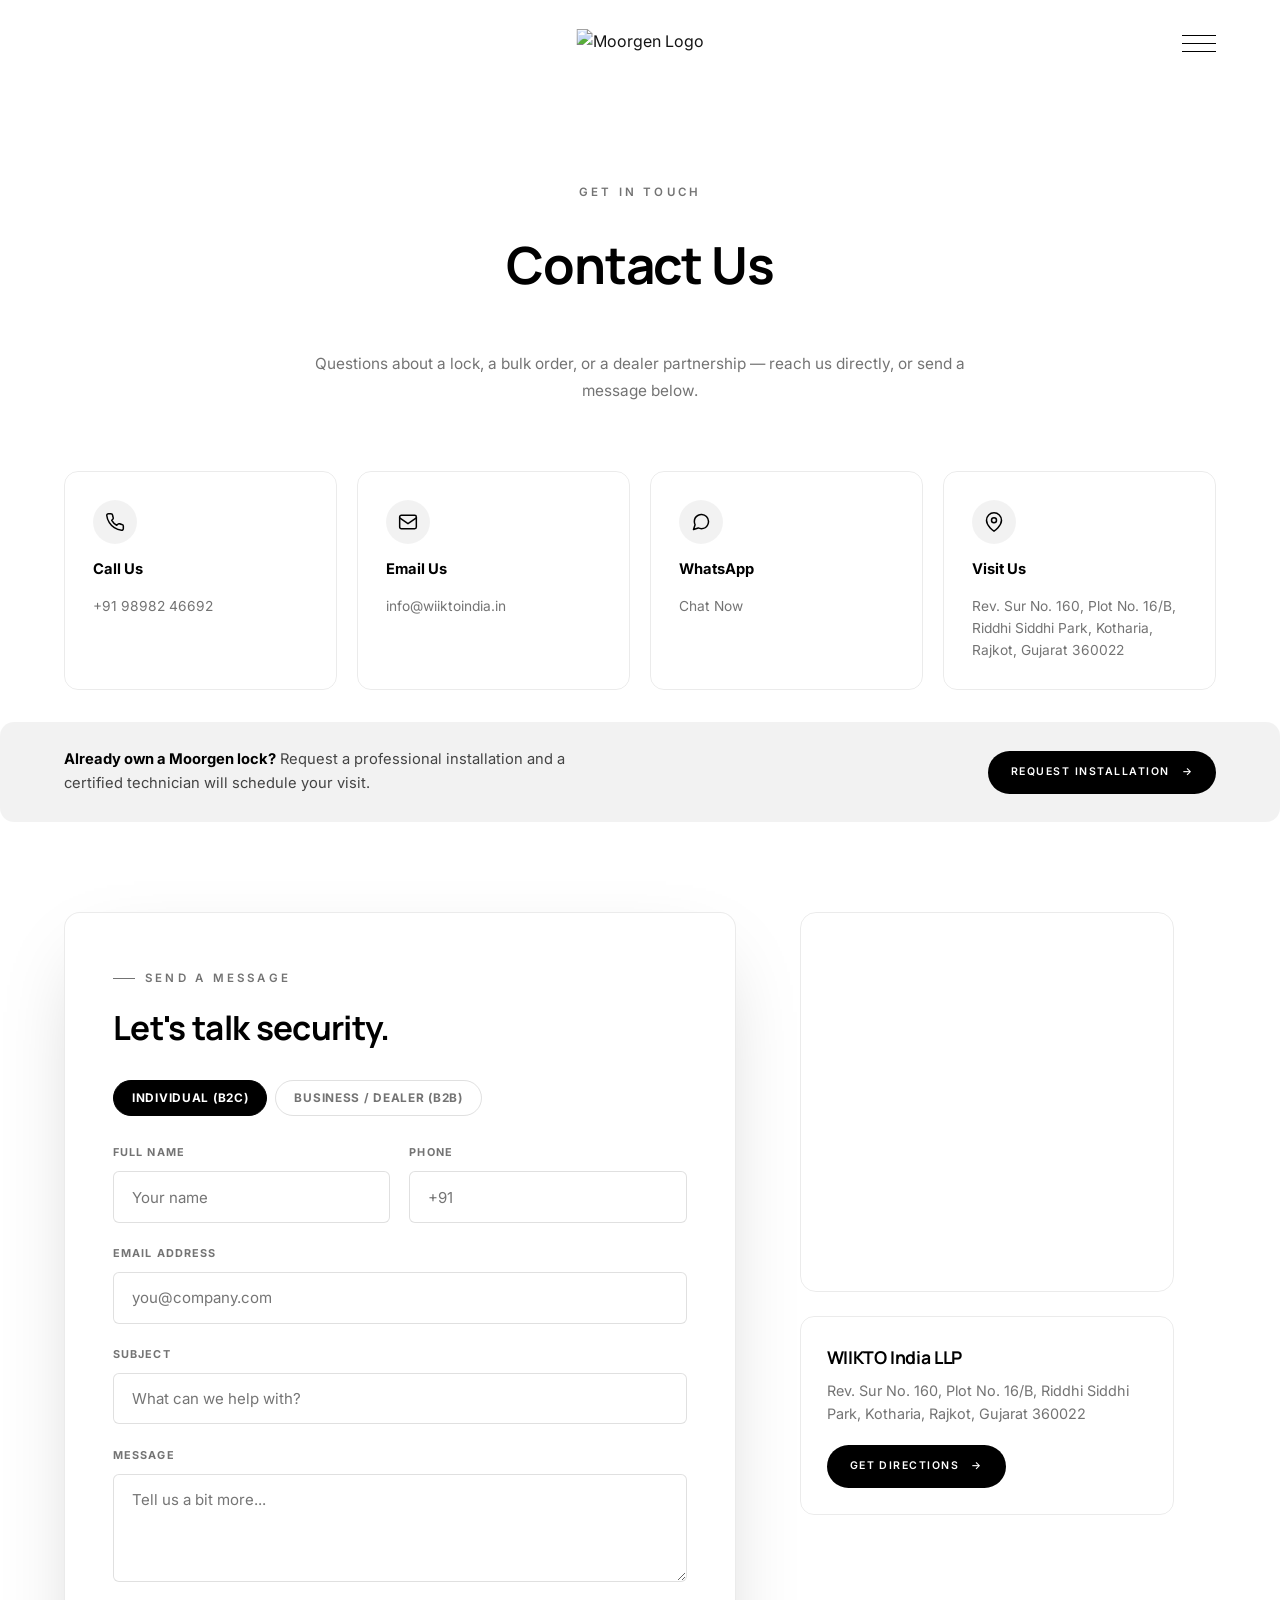
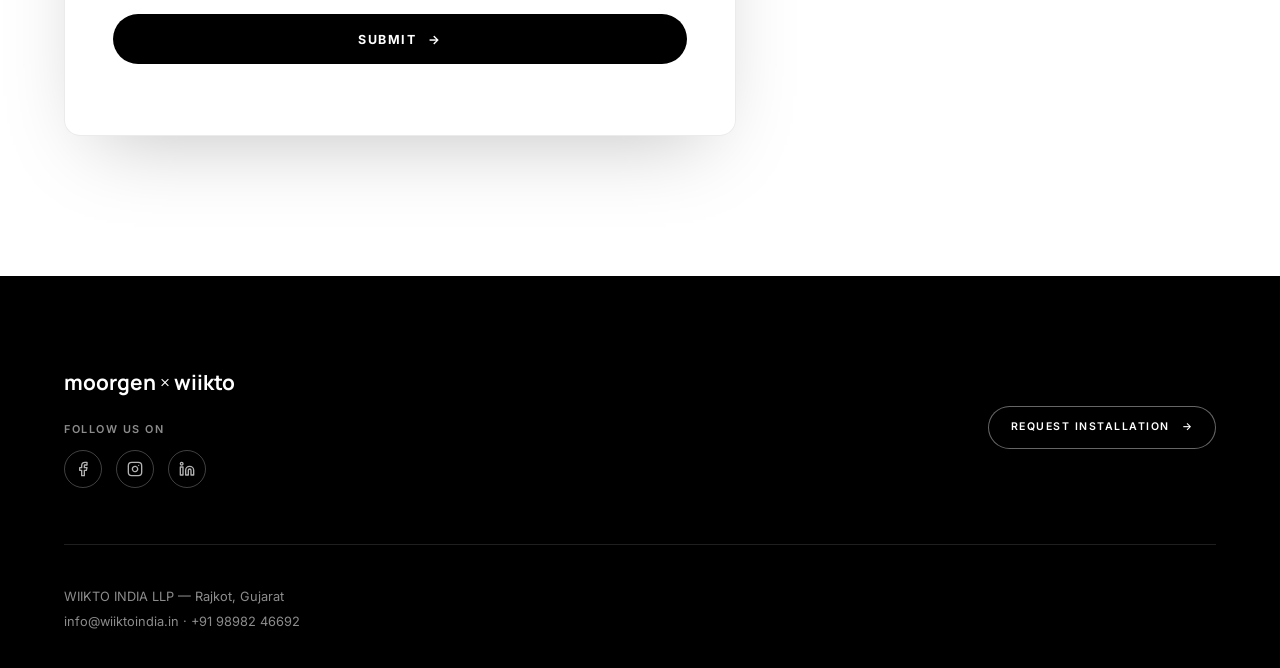
==== contact.html @ 625de67e "Add files via upload" ====
<!DOCTYPE html>
<html lang="en">
<head>
  <meta charset="UTF-8">
  <meta name="viewport" content="width=device-width, initial-scale=1.0">
  <title>Contact Us — Moorgen x WIIKTO</title>
  <meta name="description" content="Get in touch with WIIKTO India — sales, dealer and business enquiries, or find us on the map in Rajkot, Gujarat.">
  <link rel="preconnect" href="https://fonts.googleapis.com">
  <link rel="preconnect" href="https://fonts.gstatic.com" crossorigin>
  <link href="https://fonts.googleapis.com/css2?family=Inter:wght@300;400;500;600&family=Manrope:wght@300;500;700;800&display=swap" rel="stylesheet">
  <link rel="stylesheet" href="style.css">
  <script src="smooth-scroll.js" defer></script>
  <script src="main.js" defer></script>
</head>
<body>

  <div id="loader"><div class="loader-mark"><span class="loader-word">moorgen</span><div class="loader-bar"></div></div></div>

  <header class="site-header">
    <a href="index.html" class="logo-link">
      <img src="images/moorgen-logo.png" alt="Moorgen Logo" class="logo">
    </a>
    <nav class="site-nav">
      <a href="products.html">Products</a>
      <a href="index.html#about">About</a>
      <a href="contact.html" class="active">Contact</a>
      <a href="installation-request.html">Installation</a>
    </nav>
    <button class="nav-toggle" aria-label="Toggle menu"><span></span></button>
  </header>

  <!-- ================= CONTACT INTRO ================= -->
  <section class="ct-intro">
    <p class="eyebrow center">Get in touch</p>
    <h1 data-split>Contact Us</h1>
    <p class="ct-sub">Questions about a lock, a bulk order, or a dealer partnership — reach us directly, or send a message below.</p>
  </section>

  <!-- ================= QUICK CONTACT CARDS ================= -->
  <section class="ct-cards">
    <a href="tel:+919898246692" class="ct-card">
      <span class="ct-card-icon">
        <svg viewBox="0 0 24 24" fill="none" stroke="currentColor" stroke-width="1.8" stroke-linecap="round" stroke-linejoin="round" aria-hidden="true"><path d="M22 16.92v3a2 2 0 0 1-2.18 2 19.79 19.79 0 0 1-8.63-3.07 19.5 19.5 0 0 1-6-6 19.79 19.79 0 0 1-3.07-8.67A2 2 0 0 1 4.11 2h3a2 2 0 0 1 2 1.72c.127.96.361 1.903.7 2.81a2 2 0 0 1-.45 2.11L8.09 9.91a16 16 0 0 0 6 6l1.27-1.27a2 2 0 0 1 2.11-.45c.907.339 1.85.573 2.81.7A2 2 0 0 1 22 16.92z"/></svg>
      </span>
      <span class="ct-card-label">Call Us</span>
      <span class="ct-card-value">+91 98982 46692</span>
    </a>

    <a href="mailto:info@wiiktoindia.in" class="ct-card">
      <span class="ct-card-icon">
        <svg viewBox="0 0 24 24" fill="none" stroke="currentColor" stroke-width="1.8" stroke-linecap="round" stroke-linejoin="round" aria-hidden="true"><rect x="2" y="4" width="20" height="16" rx="2"/><path d="m22 7-10 7L2 7"/></svg>
      </span>
      <span class="ct-card-label">Email Us</span>
      <span class="ct-card-value">info@wiiktoindia.in</span>
    </a>

    <a href="https://wa.me/919898246692" target="_blank" rel="noopener noreferrer" class="ct-card">
      <span class="ct-card-icon">
        <svg viewBox="0 0 24 24" fill="none" stroke="currentColor" stroke-width="1.8" stroke-linecap="round" stroke-linejoin="round" aria-hidden="true"><path d="M21 11.5a8.38 8.38 0 0 1-.9 3.8 8.5 8.5 0 0 1-7.6 4.7 8.38 8.38 0 0 1-3.8-.9L3 21l1.9-5.7a8.38 8.38 0 0 1-.9-3.8 8.5 8.5 0 0 1 4.7-7.6 8.38 8.38 0 0 1 3.8-.9h.5a8.48 8.48 0 0 1 8 8v.5z"/></svg>
      </span>
      <span class="ct-card-label">WhatsApp</span>
      <span class="ct-card-value">Chat Now</span>
    </a>

    <a href="https://www.google.com/maps/dir/?api=1&destination=Rev.+Sur+No.+160,+Plot+No.+16%2FB,+Riddhi+Siddhi+Park,+Kotharia,+Rajkot,+Gujarat+360022" target="_blank" rel="noopener noreferrer" class="ct-card">
      <span class="ct-card-icon">
        <svg viewBox="0 0 24 24" fill="none" stroke="currentColor" stroke-width="1.8" stroke-linecap="round" stroke-linejoin="round" aria-hidden="true"><path d="M21 10c0 7-9 13-9 13s-9-6-9-13a9 9 0 0 1 18 0z"/><circle cx="12" cy="10" r="3"/></svg>
      </span>
      <span class="ct-card-label">Visit Us</span>
      <span class="ct-card-value">Rev. Sur No. 160, Plot No. 16/B, Riddhi Siddhi Park, Kotharia, Rajkot, Gujarat 360022</span>
    </a>
  </section>

  <!-- ================= INSTALLATION CROSS-LINK ================= -->
  <section class="ct-install-banner">
    <p><strong>Already own a Moorgen lock?</strong> Request a professional installation and a certified technician will schedule your visit.</p>
    <a href="installation-request.html" class="btn btn-solid is-small" data-magnetic>Request Installation <span class="arrow">&rarr;</span></a>
  </section>

  <!-- ================= FORM + MAP ================= -->
  <section class="ct-main">
    <div class="ct-main-grid">

      <div class="ct-form-wrap">
        <div class="ct-form-card glass" data-reveal="up">
          <p class="eyebrow">Send a message</p>
          <h2>Let's talk security.</h2>

          <div class="ct-type-toggle" role="group" aria-label="Inquiry type">
            <button type="button" class="ct-type-btn is-active" data-type="b2c">Individual (B2C)</button>
            <button type="button" class="ct-type-btn" data-type="b2b">Business / Dealer (B2B)</button>
          </div>

          <form id="contactForm" class="ct-form" novalidate>
            <input type="hidden" id="inquiryType" name="inquiryType" value="Individual (B2C)">

            <div class="ct-field">
              <label for="ctName">Full Name</label>
              <input type="text" id="ctName" name="ctName" placeholder="Your name" required>
            </div>

            <div class="ct-field">
              <label for="ctPhone">Phone</label>
              <input type="tel" id="ctPhone" name="ctPhone" placeholder="+91" pattern="[0-9]{10}" maxlength="10" inputmode="numeric" required>
            </div>

            <div class="ct-field full">
              <label for="ctEmail">Email Address</label>
              <input type="email" id="ctEmail" name="ctEmail" placeholder="you@company.com" required>
            </div>

            <div class="ct-field full ct-company-field" id="ctCompanyField" hidden>
              <label for="ctCompany">Company / Business Name</label>
              <input type="text" id="ctCompany" name="ctCompany" placeholder="Your business name">
            </div>

            <div class="ct-field full">
              <label for="ctSubject">Subject</label>
              <input type="text" id="ctSubject" name="ctSubject" placeholder="What can we help with?" required>
            </div>

            <div class="ct-field full">
              <label for="ctMessage">Message</label>
              <textarea id="ctMessage" name="ctMessage" rows="4" placeholder="Tell us a bit more..." required></textarea>
            </div>

            <button type="submit" class="ct-submit" data-magnetic>Submit <span class="arrow">&rarr;</span></button>
            <p class="ct-note" id="ctNote"></p>
          </form>
        </div>
      </div>

      <div class="ct-map-wrap">
        <div class="ct-map-frame">
          <iframe
            src="https://www.google.com/maps?q=Rev.+Sur+No.+160,+Plot+No.+16%2FB,+Riddhi+Siddhi+Park,+Kotharia,+Rajkot,+Gujarat+360022&output=embed"
            width="100%" height="100%" style="border:0;"
            allowfullscreen loading="lazy"
            referrerpolicy="no-referrer-when-downgrade"
            title="WIIKTO India LLP location — Kotharia, Rajkot, Gujarat">
          </iframe>
        </div>
        <div class="ct-map-address">
          <h3>WIIKTO India LLP</h3>
          <p>Rev. Sur No. 160, Plot No. 16/B, Riddhi Siddhi Park, Kotharia, Rajkot, Gujarat 360022</p>
          <a href="https://www.google.com/maps/dir/?api=1&destination=Rev.+Sur+No.+160,+Plot+No.+16%2FB,+Riddhi+Siddhi+Park,+Kotharia,+Rajkot,+Gujarat+360022" target="_blank" rel="noopener noreferrer" class="btn btn-solid is-small">Get Directions <span class="arrow">&rarr;</span></a>
        </div>
      </div>

    </div>
  </section>

  <footer id="contact-footer" class="site-footer">
    <div class="container">
      <div class="footer-top">
        <div class="footer-brand">
          <span class="footer-logo">moorgen <em>&times;</em> wiikto</span>
          <div class="footer-social-group">
            <p class="footer-social-label">Follow us on</p>
            <div class="footer-social">
            <a href="https://www.facebook.com/share/1DtzUpLMfY/?mibextid=wwXIfr" aria-label="Follow us on Facebook" target="_blank" rel="noopener noreferrer"><svg viewBox="0 0 24 24" fill="none" stroke="currentColor" stroke-width="2" stroke-linecap="round" stroke-linejoin="round" aria-hidden="true"><path d="M18 2h-3a5 5 0 0 0-5 5v3H7v4h3v8h4v-8h3l1-4h-4V7a1 1 0 0 1 1-1h3z"/></svg></a>
            <a href="https://www.instagram.com/moorgen_x_wiikto?igsh=cGJncml6ZGd2OGpv" aria-label="Follow us on Instagram" target="_blank" rel="noopener noreferrer"><svg viewBox="0 0 24 24" fill="none" stroke="currentColor" stroke-width="2" stroke-linecap="round" stroke-linejoin="round" aria-hidden="true"><rect x="2" y="2" width="20" height="20" rx="5" ry="5"/><path d="M16 11.37A4 4 0 1 1 12.63 8 4 4 0 0 1 16 11.37z"/><line x1="17.5" y1="6.5" x2="17.51" y2="6.5"/></svg></a>
            <a href="https://www.linkedin.com/in/moorgen-x-wiikto-india-3037223a9?utm_source=share_via&amp;utm_content=profile&amp;utm_medium=member_ios" aria-label="Follow us on LinkedIn" target="_blank" rel="noopener noreferrer"><svg viewBox="0 0 24 24" fill="none" stroke="currentColor" stroke-width="2" stroke-linecap="round" stroke-linejoin="round" aria-hidden="true"><path d="M16 8a6 6 0 0 1 6 6v7h-4v-7a2 2 0 0 0-2-2 2 2 0 0 0-2 2v7h-4v-7a6 6 0 0 1 6-6z"/><rect x="2" y="9" width="4" height="12"/><circle cx="4" cy="4" r="2"/></svg></a>
            </div>
          </div>
        </div>
        <div class="footer-ctas">
          <a href="installation-request.html" class="btn btn-outline-dark is-small" data-magnetic>Request Installation <span class="arrow">&rarr;</span></a>
        </div>
      </div>
      <div class="footer-bottom">
        <div>
          <p>WIIKTO INDIA LLP — Rajkot, Gujarat</p>
          <p>info@wiiktoindia.in &middot; +91 98982 46692</p>
        </div>
      </div>
    </div>
  </footer>

  <script>
    (function () {
      var typeBtns = document.querySelectorAll('.ct-type-btn');
      var inquiryType = document.getElementById('inquiryType');
      var companyField = document.getElementById('ctCompanyField');
      var companyInput = document.getElementById('ctCompany');

      typeBtns.forEach(function (btn) {
        btn.addEventListener('click', function () {
          typeBtns.forEach(function (b) { b.classList.remove('is-active'); });
          btn.classList.add('is-active');
          var isB2B = btn.dataset.type === 'b2b';
          inquiryType.value = isB2B ? 'Business / Dealer (B2B)' : 'Individual (B2C)';
          companyField.hidden = !isB2B;
          companyInput.required = isB2B;
        });
      });

      var form = document.getElementById('contactForm');
      var note = document.getElementById('ctNote');

      form.addEventListener('submit', function (e) {
        e.preventDefault();

        if (!form.checkValidity()) {
          form.reportValidity();
          return;
        }

        var data = new FormData(form);
        var get = function (key) { return (data.get(key) || '').toString().trim(); };

        var subject = '[' + get('inquiryType') + '] ' + get('ctSubject');
        var bodyLines = [
          'Inquiry Type: ' + get('inquiryType'),
          'Name: ' + get('ctName'),
          'Phone: ' + get('ctPhone'),
          'Email: ' + get('ctEmail')
        ];
        if (get('ctCompany')) bodyLines.push('Company: ' + get('ctCompany'));
        bodyLines.push('', get('ctMessage'));

        var mailto = 'mailto:info@wiiktoindia.in?subject=' + encodeURIComponent(subject) + '&body=' + encodeURIComponent(bodyLines.join('\n'));
        window.location.href = mailto;

        note.textContent = 'Opening your email app with the message filled in — please hit Send there to complete it. If nothing opened, email us directly at info@wiiktoindia.in.';
        note.classList.add('visible');
      });
    })();
  </script>

</body>
</html>
---- style.css ----
﻿/* =====================================================================
   MOORGEN x WIIKTO — LUXURY DESIGN SYSTEM
   Strict two-tone palette: #000000 / #FFFFFF only (opacity for depth).
   Typography: Manrope (display) + Inter (body).
   ===================================================================== */

/* ---------------------------------------------------------------------
   01. RESET & BASE
   --------------------------------------------------------------------- */
*, *::before, *::after { margin: 0; padding: 0; box-sizing: border-box; }

:root {
  --black: #000000;
  --white: #ffffff;

  /* black-derived opacities (for lines, muted text, surfaces on white) */
  --ink-90: rgba(0,0,0,0.92);
  --ink-70: rgba(0,0,0,0.72);
  --ink-55: rgba(0,0,0,0.55);
  --ink-40: rgba(0,0,0,0.40);
  --ink-25: rgba(0,0,0,0.25);
  --ink-12: rgba(0,0,0,0.12);
  --ink-08: rgba(0,0,0,0.08);
  --ink-05: rgba(0,0,0,0.05);

  /* white-derived opacities (for lines, muted text, glass on black) */
  --snow-90: rgba(255,255,255,0.92);
  --snow-70: rgba(255,255,255,0.70);
  --snow-55: rgba(255,255,255,0.55);
  --snow-40: rgba(255,255,255,0.40);
  --snow-25: rgba(255,255,255,0.25);
  --snow-12: rgba(255,255,255,0.12);
  --snow-08: rgba(255,255,255,0.08);

  --font-display: 'Manrope', 'Inter', -apple-system, sans-serif;
  --font-body: 'Inter', -apple-system, sans-serif;

  --container: 1360px;
  --ease-lux: cubic-bezier(0.16, 1, 0.3, 1);
  --ease-soft: cubic-bezier(0.22, 1, 0.36, 1);
  --header-h: 88px;
}

html { scroll-behavior: auto; }
html, body { background: var(--white); }

body {
  font-family: var(--font-body);
  font-weight: 400;
  color: var(--ink-90);
  line-height: 1.6;
  background: var(--white);
  overflow-x: hidden;
  -webkit-font-smoothing: antialiased;
  text-rendering: optimizeLegibility;
}

img { max-width: 100%; max-height: 700px; display:block; }
a { color: inherit; }
button { font-family: inherit; }

::selection { background: var(--black); color: var(--white); }

/* thin, quiet scrollbar so it never fights the two-tone palette */
::-webkit-scrollbar { width: 10px; }
::-webkit-scrollbar-track { background: var(--white); }
::-webkit-scrollbar-thumb { background: var(--ink-25); border: 2px solid var(--white); border-radius: 8px; }

h1, h2, h3, h4 {
  font-family: var(--font-display);
  font-weight: 700;
  letter-spacing: -0.02em;
  color: var(--black);
}

.container { max-width: var(--container); margin: 0 auto; padding: 0 clamp(24px, 5vw, 64px); }

.eyebrow {
  display: inline-flex;
  align-items: center;
  gap: 10px;
  font-family: var(--font-body);
  font-size: 0.72rem;
  font-weight: 600;
  letter-spacing: 0.28em;
  text-transform: uppercase;
  color: var(--ink-55);
}
.eyebrow::before {
  content: "";
  width: 22px; height: 1px;
  background: var(--ink-55);
}
.eyebrow.center { justify-content: center; text-align: center; }
.eyebrow.center::before { display: none; }
.eyebrow.on-dark { color: var(--snow-70); }
.eyebrow.on-dark::before { background: var(--snow-70); }

/* ---------------------------------------------------------------------
   02. PREMIUM LOADING SCREEN
   --------------------------------------------------------------------- */
#loader {
  position: fixed; inset: 0; z-index: 9999;
  background: var(--black);
  display: flex; align-items: center; justify-content: center;
  transition: opacity 0.8s var(--ease-lux), visibility 0.8s var(--ease-lux);
}
#loader.is-hidden { opacity: 0; visibility: hidden; pointer-events: none; }
.loader-mark {
  display: flex; flex-direction: column; align-items: center; gap: 22px;
}
.loader-mark .loader-word {
  font-family: var(--font-display);
  font-size: 1.6rem;
  font-weight: 700;
  letter-spacing: 0.02em;
  color: var(--white);
  opacity: 0;
  animation: loader-fade 0.8s var(--ease-lux) 0.15s forwards;
}
.loader-bar {
  width: 160px; height: 1px;
  background: var(--snow-25);
  overflow: hidden;
  position: relative;
}
.loader-bar::after {
  content: "";
  position: absolute; inset: 0;
  background: var(--white);
  transform: translateX(-100%);
  animation: loader-fill 1.4s var(--ease-lux) forwards;
}
@keyframes loader-fade { to { opacity: 1; } }
@keyframes loader-fill { to { transform: translateX(0); } }

/* ---------------------------------------------------------------------
   03. HEADER / NAVIGATION
   --------------------------------------------------------------------- */
header.site-header {
  position: fixed; top: 0; left: 0; right: 0; z-index: 500;
  display: flex; align-items: center; justify-content: flex-end;
  padding: 0 clamp(24px, 5vw, 64px);
  height: var(--header-h);
  background: transparent;
  border-bottom: 1px solid transparent;
  transition: background 0.5s var(--ease-lux), border-color 0.5s var(--ease-lux), height 0.4s var(--ease-lux), backdrop-filter 0.5s var(--ease-lux);
}
header.site-header.is-solid {
  background: var(--snow-90);
  backdrop-filter: blur(18px) saturate(160%);
  -webkit-backdrop-filter: blur(18px) saturate(160%);
  border-bottom: 1px solid var(--ink-08);
  height: 76px;
}
/* dark hero variant: force logo/nav to white until the header solidifies */
header.site-header.on-dark:not(.is-solid) .logo { filter: invert(1) brightness(2); }
header.site-header.on-dark:not(.is-solid) nav a { color: var(--snow-70); }
header.site-header.on-dark:not(.is-solid) nav a:hover,
header.site-header.on-dark:not(.is-solid) nav a.active { color: var(--white); }

.logo-link {
  position: absolute; left: 50%; top: 50%;
  transform: translate(-50%, -50%);
  display: flex; align-items: center; text-decoration: none;
  z-index: 1;
}
.logo { height: 30px; width: auto; display: block; transition: filter 0.4s ease; }

nav.site-nav { display: flex; align-items: center; gap: 2.4rem; }
nav.site-nav a {
  position: relative;
  font-size: 0.76rem; font-weight: 600;
  letter-spacing: 0.12em; text-transform: uppercase;
  color: var(--ink-55);
  text-decoration: none;
  padding: 6px 0;
  transition: color 0.25s ease;
}
nav.site-nav a::after {
  content: "";
  position: absolute; left: 0; right: 100%; bottom: 0;
  height: 1px; background: var(--black);
  transition: right 0.35s var(--ease-lux);
}
nav.site-nav a:hover, nav.site-nav a.active { color: var(--black); }
nav.site-nav a:hover::after, nav.site-nav a.active::after { right: 0; }

.nav-toggle {
  display: none;
  width: 34px; height: 22px;
  position: relative;
  background: none; border: none; cursor: pointer;
}
.nav-toggle span, .nav-toggle span::before, .nav-toggle span::after {
  content: ""; position: absolute; left: 0; right: 0; height: 1.5px; background: var(--black);
  transition: transform 0.3s var(--ease-lux), opacity 0.3s ease, top 0.3s var(--ease-lux);
}
.nav-toggle span { top: 10px; }
.nav-toggle span::before { top: -8px; }
.nav-toggle span::after { top: 8px; }
header.on-dark:not(.is-solid) .nav-toggle span,
header.on-dark:not(.is-solid) .nav-toggle span::before,
header.on-dark:not(.is-solid) .nav-toggle span::after { background: var(--white); }
body.nav-open .nav-toggle span { background: transparent; }
body.nav-open .nav-toggle span::before { top: 0; transform: rotate(45deg); background: var(--black); }
body.nav-open .nav-toggle span::after { top: 0; transform: rotate(-45deg); background: var(--black); }

@media (max-width: 1320px) {
  /* Raised from 860px: with the logo now centered in the header, the
     right-aligned nav needs to collapse to the mobile menu earlier —
     below ~1320px a 4-item nav visually collides with a centered 35px
     logo, since both are competing for the same horizontal space. */
  .nav-toggle { display: block; z-index: 620; }
  nav.site-nav {
    /* Explicit vw/vh instead of inset:0 — the header gets backdrop-filter
       once solid, which makes it a containing block for fixed-position
       descendants; inset:0 would then resolve against the header's own
       ~76px height instead of the viewport. vh/vw units are immune to
       that, since they always resolve against the true viewport. */
    position: fixed; top: 0; left: 0; width: 100vw; height: 100vh;
    flex-direction: column; justify-content: center; align-items: flex-start;
    gap: 1.8rem;
    padding: 0 32px;
    background: var(--white);
    transform: translateX(100%);
    transition: transform 0.5s var(--ease-lux);
    z-index: 610;
  }
  body.nav-open nav.site-nav { transform: translateX(0); }
  nav.site-nav a { font-size: 1.5rem; color: var(--black); }
}

/* ---------------------------------------------------------------------
   04. BUTTONS (glass, magnetic, ripple)
   --------------------------------------------------------------------- */
.btn {
  position: relative;
  display: inline-flex; align-items: center; gap: 12px;
  font-family: var(--font-body);
  font-size: 0.76rem; font-weight: 600;
  letter-spacing: 0.14em; text-transform: uppercase;
  padding: 17px 32px;
  border-radius: 999px;
  text-decoration: none;
  border: 1px solid transparent;
  cursor: pointer;
  overflow: hidden;
  isolation: isolate;
  transition: transform 0.5s var(--ease-lux), background 0.35s ease, color 0.35s ease, border-color 0.35s ease, box-shadow 0.4s ease;
}
.btn span.arrow { transition: transform 0.4s var(--ease-lux); }
.btn:hover span.arrow { transform: translateX(6px); }

.btn-solid { background: var(--black); color: var(--white); }
.btn-solid:hover { box-shadow: 0 14px 40px var(--ink-25); transform: translateY(-2px); }

.btn-solid-invert { background: var(--white); color: var(--black); }
.btn-solid-invert:hover { box-shadow: 0 14px 40px rgba(0,0,0,0.45); transform: translateY(-2px); }

.btn-ghost {
  background: rgba(255,255,255,0.55);
  backdrop-filter: blur(14px);
  color: var(--black);
  border-color: var(--ink-12);
}
.btn-ghost:hover { background: var(--black); color: var(--white); border-color: var(--black); transform: translateY(-2px); }

.btn-outline-dark {
  background: rgba(0,0,0,0.25);
  backdrop-filter: blur(14px);
  color: var(--white);
  border-color: var(--snow-40);
}
.btn-outline-dark:hover { background: var(--white); color: var(--black); border-color: var(--white); transform: translateY(-2px); }

.btn.is-small { padding: 12px 22px; font-size: 0.66rem; }

/* ripple */
.btn .ripple {
  position: absolute; border-radius: 50%;
  background: currentColor; opacity: 0.28;
  transform: scale(0); pointer-events: none;
  animation: ripple-out 0.7s var(--ease-soft) forwards;
}
@keyframes ripple-out { to { transform: scale(2.6); opacity: 0; } }

/* magnetic wrapper offsets are applied inline via JS transform */
[data-magnetic] { transition: transform 0.35s var(--ease-lux); will-change: transform; }

/* ---------------------------------------------------------------------
   05. SCROLL-REVEAL ENGINE (data-reveal attributes)
   --------------------------------------------------------------------- */
[data-reveal] { opacity: 0; transition: opacity 1s var(--ease-lux), transform 1s var(--ease-lux), filter 1s var(--ease-lux); }
[data-reveal="up"] { transform: translateY(56px); }
[data-reveal="down"] { transform: translateY(-40px); }
[data-reveal="left"] { transform: translateX(64px); }
[data-reveal="right"] { transform: translateX(-64px); }
[data-reveal="zoom"] { transform: scale(0.92); }
[data-reveal="blur"] { filter: blur(14px); transform: translateY(24px); }

[data-reveal].is-in {
  opacity: 1; transform: translate(0,0) scale(1); filter: blur(0);
}

/* stagger children automatically when parent has [data-reveal-group] */
[data-reveal-group] > * { transition-delay: calc(var(--stagger-i, 0) * 90ms); }

/* word-reveal headline animation */
.split-words { display: inline-block; overflow: hidden; padding-bottom: 0.08em; }
.split-words .word {
  display: inline-block;
  transform: translateY(115%) rotate(3deg);
  opacity: 0;
  transition: transform 0.9s var(--ease-lux), opacity 0.7s ease;
  transition-delay: calc(var(--w) * 55ms);
}
.split-words.is-in .word { transform: translateY(0) rotate(0); opacity: 1; }

@media (prefers-reduced-motion: reduce) {
  [data-reveal] { opacity: 1 !important; transform: none !important; filter: none !important; transition: none !important; }
  .split-words .word { opacity: 1 !important; transform: none !important; }
}

/* ---------------------------------------------------------------------
   06. GLASS CARDS
   --------------------------------------------------------------------- */
.glass {
  background: rgba(255,255,255,0.55);
  backdrop-filter: blur(20px) saturate(160%);
  -webkit-backdrop-filter: blur(20px) saturate(160%);
  border: 1px solid var(--ink-08);
  box-shadow: 0 30px 80px -30px var(--ink-25);
}
.glass-dark {
  background: rgba(0,0,0,0.55);
  backdrop-filter: blur(20px) saturate(160%);
  -webkit-backdrop-filter: blur(20px) saturate(160%);
  border: 1px solid var(--snow-12);
  color: var(--white);
}

/* ---------------------------------------------------------------------
   07. HOME — CINEMATIC VIDEO HERO
   --------------------------------------------------------------------- */
body.home { background: var(--white); }

.hero {
  position: relative;
  min-height: 100vh;
  display: flex; flex-direction: column; align-items: center; justify-content: center;
  text-align: center;
  padding: calc(var(--header-h) + 40px) 24px 120px;
  overflow: hidden;
  background: var(--black);
  color: var(--white);
}
.hero-video {
  position: absolute; inset: 0; z-index: 0;
  width: 100%; height: 100%;
  object-fit: cover;
  animation: hero-video-zoom 22s ease-in-out infinite alternate;
  will-change: transform, opacity;
}
@keyframes hero-video-zoom {
  from { transform: scale(1); }
  to { transform: scale(1.08); }
}
.hero-veil {
  position: absolute; inset: 0; z-index: 1; pointer-events: none;
  background:
    linear-gradient(180deg, rgba(0,0,0,0.68) 0%, rgba(0,0,0,0.22) 32%, rgba(0,0,0,0.28) 62%, rgba(0,0,0,0.78) 100%),
    radial-gradient(ellipse at center, transparent 40%, rgba(0,0,0,0.45) 100%);
}
.hero-noise {
  position: absolute; inset: 0; z-index: 2; pointer-events: none; opacity: 0.05; mix-blend-mode: overlay;
  background-image: radial-gradient(var(--white) 0.6px, transparent 0.6px);
  background-size: 3px 3px;
}
.hero-eyebrow { margin-bottom: 26px; position: relative; z-index: 3; }
.hero h1 {
  position: relative; z-index: 3;
  color: var(--white);
  font-size: clamp(2.6rem, 7vw, 6.4rem);
  line-height: 0.98;
  font-weight: 800;
  letter-spacing: -0.03em;
  max-width: 1180px;
  margin-bottom: 26px;
}
.hero h1 em { font-style: normal; font-weight: 300; }
.hero-sub {
  position: relative; z-index: 3;
  max-width: 560px;
  color: var(--snow-70);
  font-size: 1.05rem;
  margin-bottom: 44px;
}
.hero-ctas { position: relative; z-index: 3; display: flex; gap: 16px; flex-wrap: wrap; justify-content: center; }

.hero-video-toggle {
  position: absolute; bottom: 40px; right: clamp(24px, 5vw, 64px); z-index: 4;
  width: 46px; height: 46px;
  display: flex; align-items: center; justify-content: center;
  background: rgba(0,0,0,0.3);
  backdrop-filter: blur(14px);
  border: 1px solid var(--snow-25);
  border-radius: 50%;
  color: var(--white);
  cursor: pointer;
  transition: background 0.3s ease, border-color 0.3s ease, transform 0.4s var(--ease-lux);
}
.hero-video-toggle:hover { background: var(--white); color: var(--black); border-color: var(--white); transform: translateY(-2px); }
.hero-video-toggle .icon-pause,
.hero-video-toggle .icon-play { display: flex; align-items: center; gap: 3px; }
.hero-video-toggle .icon-pause span { width: 3px; height: 12px; background: currentColor; display: block; }
.hero-video-toggle .icon-play { border-left: 9px solid currentColor; border-top: 6px solid transparent; border-bottom: 6px solid transparent; margin-left: 2px; }
.hero-video-toggle .icon-play { display: none; }
.hero-video-toggle.is-paused .icon-pause { display: none; }
.hero-video-toggle.is-paused .icon-play { display: block; }

.scroll-cue {
  position: absolute; bottom: 34px; left: 50%; transform: translateX(-50%); z-index: 3;
  display: flex; flex-direction: column; align-items: center; gap: 10px;
  font-size: 0.62rem; letter-spacing: 0.22em; text-transform: uppercase; color: var(--snow-55);
}
.scroll-cue span { width: 1px; height: 38px; background: linear-gradient(180deg, var(--snow-55), transparent); animation: cue-pulse 1.8s ease-in-out infinite; }
@keyframes cue-pulse { 0%,100% { opacity: 0.25; transform: scaleY(0.55); transform-origin: top; } 50% { opacity: 1; transform: scaleY(1); transform-origin: top; } }

@media (max-width: 640px) {
  .hero-video-toggle { bottom: 92px; }
}
@media (prefers-reduced-motion: reduce) {
  .hero-video { animation: none; }
}

/* ---------------------------------------------------------------------
   08. MARQUEE
   --------------------------------------------------------------------- */
.marquee-wrap {
  padding: 26px 0;
  border-top: 1px solid var(--ink-08);
  border-bottom: 1px solid var(--ink-08);
  overflow: hidden;
}
.marquee-track {
  display: flex; align-items: center; gap: 32px;
  width: max-content; white-space: nowrap;
  animation: marquee-scroll 34s linear infinite;
}
.marquee-wrap:hover .marquee-track { animation-play-state: paused; }
.marquee-track span.item { font-size: 0.86rem; letter-spacing: 0.04em; color: var(--ink-40); }
.marquee-track span.dot { color: var(--ink-25); font-size: 0.5rem; }
@keyframes marquee-scroll { from { transform: translateX(0); } to { transform: translateX(-50%); } }

/* ---------------------------------------------------------------------
   09. EDITORIAL SPLIT SECTIONS
   --------------------------------------------------------------------- */
.editorial {
  display: grid;
  grid-template-columns: 90px 1fr;
  gap: 48px;
  padding: 160px 0;
  border-top: 1px solid var(--ink-08);
}
.editorial.reverse .editorial-visual { order: 3; }
.editorial-index {
  font-family: var(--font-display);
  font-size: 1rem; font-weight: 700;
  color: var(--ink-40);
}
.editorial-grid {
  grid-column: 2;
  display: grid;
  grid-template-columns: 1.1fr 0.9fr;
  gap: 72px;
  align-items: center;
}
.editorial.reverse .editorial-grid { grid-template-columns: 0.9fr 1.1fr; }
.editorial.reverse .editorial-grid .editorial-visual { order: 2; }
.editorial.reverse .editorial-grid .editorial-body { order: 1; }
.editorial-body h2 { font-size: clamp(2rem, 3.6vw, 3.2rem); line-height: 1.06; margin-bottom: 30px; }
.editorial-text { color: var(--ink-55); font-size: 1.02rem; line-height: 1.9; max-width: 540px; }
.editorial-text strong { color: var(--black); font-weight: 600; }

.chip-row { display: flex; flex-wrap: wrap; gap: 10px; margin-top: 36px; }
.chip-row span {
  font-size: 0.66rem; letter-spacing: 0.12em; text-transform: uppercase;
  border: 1px solid var(--ink-12); border-radius: 999px;
  padding: 9px 16px; color: var(--ink-70);
  transition: border-color 0.3s ease, background 0.3s ease;
}
.chip-row span:hover { border-color: var(--black); background: var(--ink-05); }

.editorial-visual {
  position: relative;
  aspect-ratio: 4/3;
  border-radius: 6px;
  overflow: hidden;
  background: var(--ink-05);
}
.editorial-visual img {
  width: 100%; height: 100%; max-height: none; object-fit: cover;
  transition: transform 1.2s var(--ease-lux);
}
.editorial:hover .editorial-visual img { transform: scale(1.05); }
.editorial-visual.contain { display: flex; align-items: center; justify-content: center; }
.editorial-visual.contain img { object-fit: contain; padding: 10%; }

@media (max-width: 980px) {
  .editorial { grid-template-columns: 1fr; padding: 100px 0; gap: 28px; }
  .editorial-grid, .editorial.reverse .editorial-grid { grid-column: 1; grid-template-columns: 1fr; gap: 40px; }
  .editorial.reverse .editorial-grid .editorial-visual,
  .editorial.reverse .editorial-grid .editorial-body { order: initial; }
}

/* ---------------------------------------------------------------------
   09b. STICKY PINNED STORY — image pins full-bleed while the text
        card scrolls up over it, then releases once its content clears.
        Pure CSS: a grid stacks the sticky media and the (taller) text
        layer in the same cell, so the row's height follows the text.
   --------------------------------------------------------------------- */
.story-pin {
  position: relative;
  width: 100vw;
  margin-left: calc(50% - 50vw);
  max-width: 100vw;
  display: grid;
}
.story-pin-media, .story-pin-text { grid-area: 1 / 1; }
.story-pin-media {
  position: sticky;
  top: 0;
  height: 100vh;
  overflow: hidden;
  z-index: 0;
}
.story-pin-media img {
  width: 100%; height: 100%; max-height: none;
  object-fit: cover; object-position: center;
}
.story-pin-text {
  position: relative;
  z-index: 1;
  min-height: 190vh;
  display: flex;
  align-items: center;
  justify-content: flex-start;
  padding: 0 clamp(24px, 6vw, 90px);
  pointer-events: none;
}
/* reverse: text card sits on the right, for images composed with their
   subject on the left (e.g. "about wiikto.png") */
.story-pin.reverse .story-pin-text { justify-content: flex-end; }
.story-pin.reverse .story-pin-media img { object-position: left center; }
.story-pin-card {
  pointer-events: auto;
  max-width: 660px;
  background: rgba(255,255,255,0.88);
  backdrop-filter: blur(18px) saturate(160%);
  -webkit-backdrop-filter: blur(18px) saturate(160%);
  border: 1px solid var(--ink-08);
  border-radius: 8px;
  padding: clamp(32px, 4vw, 56px);
  box-shadow: 0 40px 90px -40px var(--ink-25);
}
.story-pin-card .editorial-index { display: block; margin-bottom: 18px; }
.story-pin-card h2 { font-size: clamp(2rem, 3.6vw, 3.2rem); line-height: 1.06; margin-bottom: 26px; }

@media (max-width: 900px) {
  .story-pin { display: block; }
  .story-pin-media { position: relative; height: 56vh; }
  .story-pin-text { position: relative; min-height: 0; display: block; padding: 48px 24px; pointer-events: auto; }
  .story-pin-card { max-width: 100%; background: var(--white); backdrop-filter: none; box-shadow: none; border: none; padding: 0; }
}
@media (prefers-reduced-motion: reduce) {
  .story-pin-media { position: relative; height: 70vh; }
}

/* ---------------------------------------------------------------------
   10. COLLAB STATEMENT
   --------------------------------------------------------------------- */
.collab-statement {
  text-align: center;
  max-width: 920px;
  margin: 0 auto;
  padding: 170px 24px;
}
.collab-statement h2 {
  font-size: clamp(2.2rem, 5.2vw, 4.4rem);
  font-weight: 300;
  letter-spacing: -0.02em;
  margin-bottom: 32px;
}
.collab-statement h2 strong { font-weight: 800; }
.collab-statement .editorial-text { margin: 0 auto 44px; text-align: center; }

/* ---------------------------------------------------------------------
   11. FEATURE ROWS (home "why moorgen") + ANIMATED COUNTERS
   --------------------------------------------------------------------- */
.feature-rows-section { padding: 40px 0 180px; border-top: 1px solid var(--ink-08); }
.feature-rows-head { text-align: center; margin-bottom: 90px; }
.feature-rows-head h2 { font-size: clamp(2rem, 3.6vw, 3rem); }

.stat-row {
  display: grid;
  grid-template-columns: repeat(3, 1fr);
  gap: 1px;
  background: var(--ink-08);
  margin-bottom: 110px;
  border: 1px solid var(--ink-08);
}
.stat-cell {
  background: var(--white);
  padding: 48px 32px;
  text-align: center;
}
.stat-num {
  font-family: var(--font-display);
  font-size: clamp(2.2rem, 4.4vw, 3.4rem);
  font-weight: 800;
  letter-spacing: -0.02em;
}
.stat-label { margin-top: 10px; font-size: 0.78rem; letter-spacing: 0.08em; text-transform: uppercase; color: var(--ink-55); }

.feature-rows { border-top: 1px solid var(--ink-08); }
.feature-row {
  display: grid; grid-template-columns: 70px 1fr 2fr;
  align-items: baseline; gap: 32px;
  padding: 34px 0;
  border-bottom: 1px solid var(--ink-08);
  transition: background 0.35s ease, padding-left 0.35s ease;
}
.feature-row:hover { background: var(--ink-05); padding-left: 14px; }
.feature-row-num { font-family: var(--font-display); font-size: 1rem; color: var(--ink-40); transition: color 0.3s ease; }
.feature-row:hover .feature-row-num { color: var(--black); }
.feature-row h3 { font-size: 1.02rem; font-weight: 700; }
.feature-row p { font-size: 0.9rem; color: var(--ink-55); line-height: 1.7; }

@media (max-width: 780px) {
  .stat-row { grid-template-columns: 1fr; }
  .feature-row { grid-template-columns: 44px 1fr; }
  .feature-row p { grid-column: 2/3; }
}

/* ---------------------------------------------------------------------
   12. FOOTER
   --------------------------------------------------------------------- */
footer.site-footer {
  background: var(--black);
  color: var(--snow-55);
  padding: 90px 0 34px;
}
.footer-top {
  display: flex; align-items: center; justify-content: space-between;
  flex-wrap: wrap; gap: 28px;
  padding-bottom: 56px;
  margin-bottom: 40px;
  border-bottom: 1px solid var(--snow-12);
}
.footer-brand { display: flex; flex-direction: column; gap: 22px; }
.footer-logo { font-family: var(--font-display); font-size: 1.3rem; color: var(--white); font-weight: 700; }
.footer-logo em { font-weight: 300; font-style: normal; }
.footer-social-group { display: flex; flex-direction: column; gap: 12px; }
.footer-social-label { font-size: 0.68rem; font-weight: 600; letter-spacing: 0.14em; text-transform: uppercase; color: var(--snow-55); }
.footer-ctas { display: flex; gap: 14px; flex-wrap: wrap; }
.footer-bottom {
  display: flex; justify-content: space-between; flex-wrap: wrap; gap: 12px;
  font-size: 0.8rem; line-height: 1.9;
}
.footer-social { display: flex; gap: 14px; }
.footer-social a {
  width: 38px; height: 38px; border-radius: 50%;
  border: 1px solid var(--snow-25);
  display: flex; align-items: center; justify-content: center;
  text-decoration: none; color: var(--snow-70);
  transition: background 0.3s ease, color 0.3s ease, border-color 0.3s ease, transform 0.3s var(--ease-lux);
}
.footer-social a svg { width: 16px; height: 16px; display: block; }
.footer-social a:hover { background: var(--white); color: var(--black); border-color: var(--white); transform: translateY(-3px); }

@media (max-width: 700px) {
  .footer-top, .footer-bottom { flex-direction: column; align-items: flex-start; }
}

/* =====================================================================
   13. PRODUCTS CATALOGUE PAGE
   ===================================================================== */
.cat-intro {
  padding: calc(var(--header-h) + 90px) 0 70px;
}
.cat-intro h1 {
  font-size: clamp(2.4rem, 6vw, 4.8rem);
  line-height: 1.04;
  max-width: 900px;
  margin: 24px 0 30px;
}
.cat-intro h1 em { font-style: normal; font-weight: 300; }
.cat-rule { width: 100%; height: 1px; background: var(--ink-12); margin: 34px 0; }
.cat-sub { max-width: 520px; color: var(--ink-55); font-size: 0.95rem; line-height: 1.8; }

/* -- category filter tabs (plain text tabs + underline, B&O-style) -- */
.cat-filters {
  display: flex; flex-wrap: wrap; gap: 34px;
  padding-bottom: 20px;
  border-bottom: 1px solid var(--ink-12);
}
.cat-filter-btn {
  position: relative;
  font-family: var(--font-body);
  font-size: 0.72rem; font-weight: 600;
  letter-spacing: 0.14em; text-transform: uppercase;
  padding-bottom: 20px;
  border: none;
  background: none;
  color: var(--ink-40);
  cursor: pointer;
  transition: color 0.3s ease;
}
.cat-filter-btn::after {  content: "";
  position: absolute; left: 0; right: 100%; bottom: -21px;
  height: 1px; background: var(--black);
  transition: right 0.35s var(--ease-lux);
}
.cat-filter-btn:hover { color: var(--black); }
.cat-filter-btn.is-active { color: var(--black); }
.cat-filter-btn.is-active::after { right: 0; }

/* -- flagship spotlight (Zaha Hadid designer edition) -- */
.flagship {
  background: var(--black);
  color: var(--white);
  width: 100vw;
  margin-left: calc(50% - 50vw);
  padding: 130px clamp(24px, 5vw, 64px);
}
.flagship-inner {
  max-width: var(--container);
  margin: 0 auto;
  display: grid;
  grid-template-columns: 1fr 1fr;
  gap: 90px;
  align-items: center;
}
.flagship-media { position: relative; aspect-ratio: 1/1; display: flex; align-items: center; justify-content: center; }
.flagship-media::before {
  content: ""; position: absolute; inset: 4%;
  background: radial-gradient(circle, var(--snow-08) 0%, transparent 70%);
  border-radius: 50%;
}
.flagship-media img {
  position: relative; max-width: 80%; max-height: 86%; object-fit: contain;
  filter: drop-shadow(0 50px 90px rgba(0,0,0,0.6));
  transition: transform 0.9s var(--ease-lux);
}
.flagship:hover .flagship-media img { transform: scale(1.045) translateY(-8px); }
.flagship-body .eyebrow { margin-bottom: 22px; }
.flagship-body h2 { color: var(--white); font-size: clamp(2rem, 4.2vw, 3.4rem); line-height: 1.05; margin-bottom: 24px; }
.flagship-body p { color: var(--snow-55); font-size: 1rem; line-height: 1.85; max-width: 460px; margin-bottom: 38px; }

@media (max-width: 900px) {
  .flagship-inner { grid-template-columns: 1fr; gap: 40px; }
}

/* -- product grid: flat, edge-to-edge modular tiles (Bang & Olufsen style) --
   No cards, no shadows, no radius, no glass. Tiles sit on a neutral tone,
   separated by a thin white seam; the image floats with headroom above
   it and the copy sits quiet and left-aligned underneath. */
.product-grid {
  display: grid;
  grid-template-columns: repeat(3, 1fr);
  gap: 2px;
  background: var(--white);
}
.product-card {
  position: relative;
  display: flex; flex-direction: column;
  text-decoration: none; color: inherit;
  background: var(--ink-05);
  transition: background 0.4s ease;
}
.product-card:hover { background: var(--ink-08); }
.product-card.is-hidden { display: none; }

.product-card-media {
  position: relative;
  aspect-ratio: 1/1;
  display: flex; align-items: flex-end; justify-content: center;
  overflow: hidden;
  padding-top: 14%;
}
.product-card-media img {
  max-width: 58%; max-height: 82%; object-fit: contain;
  filter: drop-shadow(0 18px 30px var(--ink-12));
  transition: transform 0.8s var(--ease-lux);
}
.product-card:hover .product-card-media img { transform: scale(1.06) translateY(-4px); }

.product-card-plus {
  position: absolute; top: 18px; right: 18px;
  width: 30px; height: 30px;
  border-radius: 50%;
  border: 1px solid var(--ink-25);
  display: flex; align-items: center; justify-content: center;
  font-size: 0.9rem; color: var(--ink-55);
  opacity: 0; transform: scale(0.8);
  transition: opacity 0.35s ease, transform 0.35s var(--ease-lux), border-color 0.3s ease, color 0.3s ease;
}
.product-card:hover .product-card-plus {
  opacity: 1; transform: scale(1);
  border-color: var(--black); color: var(--black);
}

.product-card-body {
  padding: 0 24px 28px;
  display: flex; flex-direction: column; gap: 6px;
}
.product-card-tag { font-size: 0.64rem; font-weight: 600; letter-spacing: 0.14em; text-transform: uppercase; color: var(--ink-40); }
.product-card h3 { font-size: 1.05rem; font-weight: 700; line-height: 1.3; }
.product-card-spec { font-size: 0.8rem; color: var(--ink-55); }

@media (max-width: 980px) {
  .product-grid { grid-template-columns: repeat(2, 1fr); }
}
@media (max-width: 620px) {
  .product-grid { grid-template-columns: 1fr; }
}

/* =====================================================================
   14. PRODUCT DETAIL PAGES
   ===================================================================== */
.product-hero {
  max-width: var(--container);
  margin: 0 auto;
  padding: calc(var(--header-h) + 60px) clamp(24px, 5vw, 64px) 60px;
}
.product-hero-grid {
  display: grid; grid-template-columns: 1fr 1fr;
  gap: 110px; align-items: center;
}
.product-hero-media {
  position: relative;
  aspect-ratio: 1/1.05;
  display: flex; align-items: center; justify-content: center;
  overflow: hidden;
  height: 800px;
}
.product-hero-media::before {
  content: ""; position: absolute; inset: 4%;
  background: radial-gradient(circle, var(--ink-05) 0%, transparent 70%);
  border-radius: 50%;
}
.product-hero-media img {
  position: relative;
  max-width: 78%; max-height: 88%; object-fit: contain;
  filter: drop-shadow(0 40px 70px var(--ink-25));
  transition: transform 0.9s var(--ease-lux);
}
.product-hero-media:hover img { transform: scale(1.045) translateY(-6px); }

.product-hero-tag { margin-bottom: 20px; }
.product-hero-body h1 { font-size: clamp(2.1rem, 4.4vw, 3.6rem); line-height: 1.06; margin-bottom: 22px; text-wrap: balance; }
.product-hero-desc { color: var(--ink-55); font-size: 1.02rem; line-height: 1.85; margin-bottom: 40px; max-width: 460px; }
.product-hero-ctas { display: flex; gap: 14px; flex-wrap: wrap; }
.back-link {
  display: inline-flex; align-items: center; gap: 10px;
  font-size: 0.72rem; font-weight: 700; letter-spacing: 0.12em; text-transform: uppercase;
  color: var(--ink-55); text-decoration: none;
  margin-bottom: 34px;
  transition: color 0.3s ease, gap 0.3s ease;
}
.back-link:hover { color: var(--black); gap: 16px; }
.back-link .arrow-back { transform: rotate(180deg); display: inline-block; }

@media (max-width: 900px) {
  .product-hero-grid { grid-template-columns: 1fr; gap: 40px; }
  /* The desktop box uses a fixed height + aspect-ratio to keep every hero
     image the same height next to the text column. Once the grid stacks
     to one column that fixed height no longer has a text column to match,
     and combined with aspect-ratio it was forcing a ~762px intrinsic width
     that overflowed the whole page horizontally on phones. Let width drive
     the box instead. */
  .product-hero-media { height: auto; width: 100%; }
}

/* -- feature capsule (alternating image/text rows) -- */
.feature-capsule {
  display: grid; grid-template-columns: 1.05fr 0.95fr;
  gap: 150px; align-items: center;
  max-width: var(--container);
  margin: 0 auto;
  padding: 130px clamp(24px, 5vw, 10px);
  border-top: 1px solid var(--ink-08);
  /* [data-reveal="left"/"right"] sections sit at translateX(±64px) before
     their entrance animation fires. On a page with several of them below
     the fold, that pre-reveal offset briefly (or on some mobile browsers,
     persistently) reads as real horizontal overflow, which forces the
     whole page to zoom out to fit — clipping it here contains that at
     the section, instead of reaching for overflow-x on html/body, which
     breaks every position:sticky element on the page. */
  overflow-x: clip;
}
.feature-capsule.reverse { grid-template-columns: 0.95fr 1.05fr; }
.feature-capsule.reverse .capsule-media { order: 2; }
.feature-capsule.reverse .capsule-body { order: 1; }

.capsule-media { position: relative; overflow: hidden; border-radius: 4px; max-width: fit-content;
    max-height: 750px; justify-self: center; }
.capsule-media img { width: auto; height: 700px; transition: transform 1s var(--ease-lux); }
.feature-capsule:hover .capsule-media img { transform: scale(1.045); }

.capsule-body h3 { font-size: clamp(1.5rem, 2.6vw, 2.2rem); line-height: 1.16; margin-bottom: 22px; }
.capsule-body p { color: var(--ink-55); font-size: 0.98rem; line-height: 1.85; max-width: 460px; }
.capsule-body p strong { color: var(--black); font-weight: 600; }

/* dark full-bleed variant — reset the base grid so the single
   .container-inner child spans the whole section instead of being
   confined to the first grid track, then re-grid inside it */
.feature-capsule.on-dark {
  display: block;
  grid-template-columns: none;
  background: var(--black);
  color: var(--white);
  width: 100vw;
  margin-left: calc(50% - 50vw);
  max-width: 100vw;
  padding: 130px clamp(24px, 5vw, 64px);
  border-top: none;
}
.feature-capsule.on-dark .container-inner { max-width: var(--container); margin: 0 auto; display: grid; grid-template-columns: 1.05fr 0.95fr; gap: 90px; align-items: center; width: 100%; }
.feature-capsule.on-dark.reverse .container-inner { grid-template-columns: 0.95fr 1.05fr; }
.feature-capsule.on-dark.reverse .container-inner .capsule-media { order: 2; }
.feature-capsule.on-dark.reverse .container-inner .capsule-body { order: 1; }
.feature-capsule.on-dark .capsule-body h3 { color: var(--white); }
.feature-capsule.on-dark .capsule-body p { color: var(--snow-55); }

@media (max-width: 900px) {
  .feature-capsule, .feature-capsule.reverse,
  .feature-capsule.on-dark .container-inner, .feature-capsule.on-dark.reverse .container-inner {
    grid-template-columns: 1fr; gap: 36px; padding: 80px 0;
  }
  .feature-capsule.reverse .capsule-media, .feature-capsule.on-dark.reverse .container-inner .capsule-media { order: 1; }
  .feature-capsule.reverse .capsule-body, .feature-capsule.on-dark.reverse .container-inner .capsule-body { order: 2; }
  .feature-capsule.on-dark { padding: 80px clamp(24px, 5vw, 64px); }
  /* Desktop pins every capsule image to a fixed 700px height so mismatched
     source photos still line up next to the text column. With no text
     column left once the grid stacks, that fixed height (plus the image's
     own aspect ratio) was rendering some photos ~480px wide — wider than
     the phone itself — which forced the whole page to overflow
     horizontally. Cap by width instead so nothing can exceed the column. */
  .capsule-media { max-width: 100%; }
  .capsule-media img { width: auto; height: auto; max-width: 100%; max-height: 420px; }
}

/* -- centered showcase (colours / single hero image) -- */
.feature-centered {
  max-width: var(--container);
  margin: 0 auto;
  padding: 110px clamp(24px, 5vw, 64px);
  text-align: center;
  border-top: 1px solid var(--ink-08);
}
.feature-centered img { max-width: 70%; margin: 0 auto; }
.feature-centered h3 { margin-bottom: 30px; }
.feature-centered.full-bleed {
  max-width: 100vw;
  width: 100vw;
  margin-left: calc(50% - 50vw);
  padding: 0;
  border-top: 1px solid var(--ink-08);
}
.feature-centered.full-bleed img { width: 100%; max-height: none; display: block; }

/* -- fingerprint sensor exploded scroll view -- */
.fp-explode {
  position: relative; height: 260vh;
  background: var(--black); color: var(--white);
  width: 100vw; max-width: 100vw; margin-left: calc(50% - 50vw);
}
.fp-sticky {
  position: sticky; top: 0; height: 100vh;
  display: flex; align-items: center; justify-content: center; gap: 90px;
  padding: 0 clamp(24px, 5vw, 64px);
  overflow: hidden;
}
.fp-stage { position: relative; width: min(460px, 42vw); aspect-ratio: 4/5; flex-shrink: 0; }
.fp-layer { position: absolute; will-change: transform, opacity; }
.fp-base { left: 0; top: 0; width: 100%; height: 100%; max-height: none; object-fit: contain; }
.fp-ring1, .fp-ring2, .fp-lens, .fp-icon, .fp3-cap, .fp3-icon {
  left: 34%; top: 58%;
  opacity: calc(0.25 + 0.75 * var(--progress, 0));
  transform: translate(-50%, -50%) translate(calc(var(--tx) * var(--progress, 0)), calc(var(--ty) * var(--progress, 0))) scale(calc(0.7 + 0.3 * var(--progress, 0)));
}
.fp-ring1 { width: 30%; --tx: 20%; --ty: -26%; z-index: 2; }
.fp-ring2 { width: 32%; --tx: 46%; --ty: -58%; z-index: 3; }
.fp-lens  { width: 34%; --tx: 80%; --ty: -98%; z-index: 4; }
.fp-icon  { width: 26%; --tx: 125%; --ty: -145%; z-index: 5; }
.fp3-cap  { left: 50%; top: 56%; width: 16%; --tx: 12%; --ty: -16%; z-index: 2; }
.fp3-icon { left: 50%; top: 56%; width: 24%; --tx: 40%; --ty: -52%; z-index: 3; }
.fp-text { max-width: 400px; }
.fp-text h3 { color: var(--white); margin-bottom: 16px; font-size: clamp(1.4rem, 2.4vw, 2rem); }
.fp-text p { color: var(--snow-55); font-size: 0.98rem; line-height: 1.85; }

@media (max-width: 780px) {
  .fp-explode { height: 200vh; }
  .fp-sticky { flex-direction: column; gap: 32px; padding: 40px 24px; }
  .fp-stage { width: 74vw; }
  .fp-text { max-width: 92%; text-align: left; }
}
@media (prefers-reduced-motion: reduce) {
  .fp-explode { height: auto; }
  .fp-sticky { position: relative; height: auto; padding: 100px clamp(24px,5vw,64px); }
}

/* =====================================================================
   15. INSTALLATION REQUEST
   ===================================================================== */
.ir-hero {
  max-width: var(--container);
  margin: 0 auto;
  padding: calc(var(--header-h) + 70px) clamp(24px, 5vw, 64px) 140px;
}
.ir-hero-grid {
  display: grid;
  grid-template-columns: 0.85fr 1.15fr;
  gap: clamp(48px, 6vw, 100px);
  align-items: start;
}

/* -- left: context, process, fallback contact -- */
.ir-intro {
  position: sticky;
  top: calc(var(--header-h) + 40px);
}
.ir-intro h1 { font-size: clamp(2rem, 3.6vw, 2.9rem); line-height: 1.08; margin: 20px 0 18px; text-wrap: balance; }
.ir-sub { color: var(--ink-55); font-size: 0.98rem; line-height: 1.8; max-width: 46ch; margin-bottom: 48px; }

.ir-steps { list-style: none; margin: 0 0 48px; padding: 0; display: flex; flex-direction: column; gap: 28px; }
.ir-steps li { display: flex; gap: 20px; align-items: flex-start; }
.ir-step-num {
  flex-shrink: 0;
  font-family: var(--font-display);
  font-size: 0.82rem; font-weight: 700; color: var(--ink-40);
  padding-top: 0.2em;
}
.ir-steps h4 { font-size: 1rem; font-weight: 700; margin: 0 0 6px; }
.ir-steps p { font-size: 0.9rem; color: var(--ink-55); line-height: 1.65; margin: 0; max-width: 38ch; }

.ir-contact-fallback {
  padding-top: 28px;
  border-top: 1px solid var(--ink-08);
}
.ir-contact-fallback p { font-size: 0.8rem; color: var(--ink-40); margin: 0 0 10px; }
.ir-contact-fallback a {
  display: block;
  font-family: var(--font-display);
  font-size: 1rem; font-weight: 700;
  color: var(--black); text-decoration: none;
  margin-bottom: 4px;
  transition: opacity 0.25s ease;
}
.ir-contact-fallback a:hover { opacity: 0.6; }

/* -- right: the form itself -- */
.ir-form-card {
  padding: clamp(28px, 4vw, 48px);
  border-radius: 16px;
}
.ir-form { display: grid; grid-template-columns: 1fr 1fr; gap: 1.4rem 1.2rem; }
.ir-group-title {
  grid-column: 1 / -1;
  font-size: 0.7rem; font-weight: 700; letter-spacing: 0.14em; text-transform: uppercase;
  color: var(--ink-40);
  margin: 0;
  padding-bottom: 12px;
  border-bottom: 1px solid var(--ink-08);
}
.ir-group-title:not(:first-child) { margin-top: 0.6rem; }
.ir-field { display: flex; flex-direction: column; gap: 0.6rem; }
.ir-field.full { grid-column: 1 / -1; }
.ir-field label { font-size: 0.68rem; font-weight: 700; letter-spacing: 0.1em; text-transform: uppercase; color: var(--ink-55); }
.ir-field input, .ir-field select {
  font-family: var(--font-body); font-size: 0.94rem;
  padding: 0.95rem 1.1rem;
  border: 1px solid var(--ink-12);
  border-radius: 6px;
  background: rgba(255,255,255,0.7);
  color: var(--black);
  outline: none;
  transition: border-color 0.25s ease, background 0.25s ease, box-shadow 0.25s ease;
}
.ir-field input:focus, .ir-field select:focus { border-color: var(--black); background: var(--white); box-shadow: 0 0 0 4px var(--ink-05); }
.ir-submit {
  grid-column: 1 / -1;
  margin-top: 0.6rem;
  display: inline-flex; align-items: center; justify-content: center; gap: 12px;
  font-family: var(--font-body); font-size: 0.78rem; font-weight: 700; letter-spacing: 0.12em; text-transform: uppercase;
  padding: 1.1rem 1.6rem; border: none; border-radius: 999px;
  background: var(--black); color: var(--white); cursor: pointer;
  transition: transform 0.4s var(--ease-lux), box-shadow 0.4s ease;
}
.ir-submit:hover { transform: translateY(-2px); box-shadow: 0 16px 40px var(--ink-25); }
.ir-note {
  grid-column: 1 / -1;
  font-size: 0.85rem; color: var(--ink-55); line-height: 1.7;
  opacity: 0; max-height: 0; overflow: hidden;
  transition: opacity 0.4s ease, max-height 0.4s ease;
}
.ir-note.visible { opacity: 1; max-height: 200px; }

@media (max-width: 900px) {
  .ir-hero-grid { grid-template-columns: 1fr; gap: 56px; }
  .ir-intro { position: static; }
  .ir-sub, .ir-steps p { max-width: none; }
}

@media (max-width: 640px) {
  .ir-form { grid-template-columns: 1fr; }
  .ir-field.full { grid-column: 1; }
}

/* =====================================================================
   16. CONTACT PAGE
   ===================================================================== */
.ct-intro { max-width: 720px; margin: 0 auto; padding: calc(var(--header-h) + 90px) 24px 20px; text-align: center; }
.ct-intro h1 { font-size: clamp(2rem, 4.4vw, 3.2rem); margin: 20px 0 18px; }
.ct-sub { color: var(--ink-55); font-size: 0.96rem; line-height: 1.8; }

/* -- quick contact cards -- */
.ct-cards {
  max-width: var(--container);
  margin: 0 auto;
  padding: 46px clamp(24px, 5vw, 64px) 0;
  display: grid;
  grid-template-columns: repeat(4, 1fr);
  gap: 20px;
}
.ct-card {
  display: flex;
  flex-direction: column;
  align-items: flex-start;
  gap: 14px;
  padding: 28px clamp(20px, 2.4vw, 28px);
  border: 1px solid var(--ink-08);
  border-radius: 14px;
  text-decoration: none;
  color: var(--black);
  transition: border-color 0.3s ease, transform 0.3s var(--ease-lux), box-shadow 0.3s ease;
}
.ct-card:hover { border-color: var(--black); transform: translateY(-4px); box-shadow: 0 20px 44px -20px var(--ink-25); }
.ct-card-icon {
  width: 44px; height: 44px;
  display: flex; align-items: center; justify-content: center;
  border-radius: 50%;
  background: var(--ink-05);
  color: var(--black);
}
.ct-card-icon svg { width: 20px; height: 20px; }
.ct-card-label { font-size: 0.92rem; font-weight: 700; }
.ct-card-value { font-size: 0.86rem; color: var(--ink-55); }

/* -- installation cross-link banner -- */
.ct-install-banner {
  max-width: var(--container);
  margin: 32px auto 0;
  padding: 26px clamp(24px, 5vw, 64px);
  display: flex; align-items: center; justify-content: space-between; gap: 24px;
  flex-wrap: wrap;
  background: var(--ink-05);
  border-radius: 14px;
}
.ct-install-banner p { margin: 0; font-size: 0.92rem; color: var(--ink-70); max-width: 60ch; }
.ct-install-banner p strong { color: var(--black); }

/* -- form + map -- */
.ct-main { max-width: var(--container); margin: 0 auto; padding: 90px clamp(24px, 5vw, 64px) 140px; }
.ct-main-grid { display: grid; grid-template-columns: 1.1fr 0.9fr; gap: clamp(40px, 5vw, 80px); align-items: start; }

.ct-form-card { padding: clamp(28px, 4vw, 48px); border-radius: 16px; }
.ct-form-card h2 { font-size: clamp(1.5rem, 2.6vw, 2.1rem); margin: 14px 0 26px; }

.ct-type-toggle { display: flex; gap: 8px; margin-bottom: 28px; flex-wrap: wrap; }
.ct-type-btn {
  font-family: var(--font-body); font-size: 0.74rem; font-weight: 700; letter-spacing: 0.06em; text-transform: uppercase;
  padding: 10px 18px; border-radius: 999px;
  border: 1px solid var(--ink-12);
  background: transparent; color: var(--ink-55);
  cursor: pointer;
  transition: background 0.25s ease, color 0.25s ease, border-color 0.25s ease;
}
.ct-type-btn.is-active { background: var(--black); color: var(--white); border-color: var(--black); }

.ct-form { display: grid; grid-template-columns: 1fr 1fr; gap: 1.4rem 1.2rem; }
.ct-field { display: flex; flex-direction: column; gap: 0.6rem; }
.ct-field.full { grid-column: 1 / -1; }
.ct-field[hidden] { display: none; }
.ct-field label { font-size: 0.68rem; font-weight: 700; letter-spacing: 0.1em; text-transform: uppercase; color: var(--ink-55); }
.ct-field input, .ct-field textarea {
  font-family: var(--font-body); font-size: 0.94rem;
  padding: 0.95rem 1.1rem;
  border: 1px solid var(--ink-12);
  border-radius: 6px;
  background: rgba(255,255,255,0.7);
  color: var(--black);
  outline: none;
  resize: vertical;
  transition: border-color 0.25s ease, background 0.25s ease, box-shadow 0.25s ease;
}
.ct-field input:focus, .ct-field textarea:focus { border-color: var(--black); background: var(--white); box-shadow: 0 0 0 4px var(--ink-05); }
.ct-submit {
  grid-column: 1 / -1;
  margin-top: 0.6rem;
  display: inline-flex; align-items: center; justify-content: center; gap: 12px;
  font-family: var(--font-body); font-size: 0.78rem; font-weight: 700; letter-spacing: 0.12em; text-transform: uppercase;
  padding: 1.1rem 1.6rem; border: none; border-radius: 999px;
  background: var(--black); color: var(--white); cursor: pointer;
  transition: transform 0.4s var(--ease-lux), box-shadow 0.4s ease;
}
.ct-submit:hover { transform: translateY(-2px); box-shadow: 0 16px 40px var(--ink-25); }
.ct-note {
  grid-column: 1 / -1;
  font-size: 0.85rem; color: var(--ink-55); line-height: 1.7;
  opacity: 0; max-height: 0; overflow: hidden;
  transition: opacity 0.4s ease, max-height 0.4s ease;
}
.ct-note.visible { opacity: 1; max-height: 200px; }

/* -- map -- */
.ct-map-wrap { position: sticky; top: calc(var(--header-h) + 40px); }
.ct-map-frame {
  width: 100%; height: 380px;
  border-radius: 16px;
  overflow: hidden;
  border: 1px solid var(--ink-08);
  filter: grayscale(0.15);
}
.ct-map-address {
  margin-top: 24px;
  padding: 26px;
  border: 1px solid var(--ink-08);
  border-radius: 14px;
}
.ct-map-address h3 { font-size: 1.1rem; margin: 0 0 8px; }
.ct-map-address p { font-size: 0.9rem; color: var(--ink-55); margin: 0 0 20px; }

@media (max-width: 1024px) {
  .ct-cards { grid-template-columns: repeat(2, 1fr); }
}

@media (max-width: 900px) {
  .ct-main-grid { grid-template-columns: 1fr; gap: 56px; }
  .ct-map-wrap { position: static; }
}

@media (max-width: 640px) {
  .ct-cards { grid-template-columns: 1fr; }
  .ct-form { grid-template-columns: 1fr; }
  .ct-field.full { grid-column: 1; }
  .ct-install-banner { flex-direction: column; align-items: flex-start; }
}

/* =====================================================================
   17. UTILITIES
   ===================================================================== */
.section-divider { height: 1px; background: var(--ink-08); }
.text-center { text-align: center; }
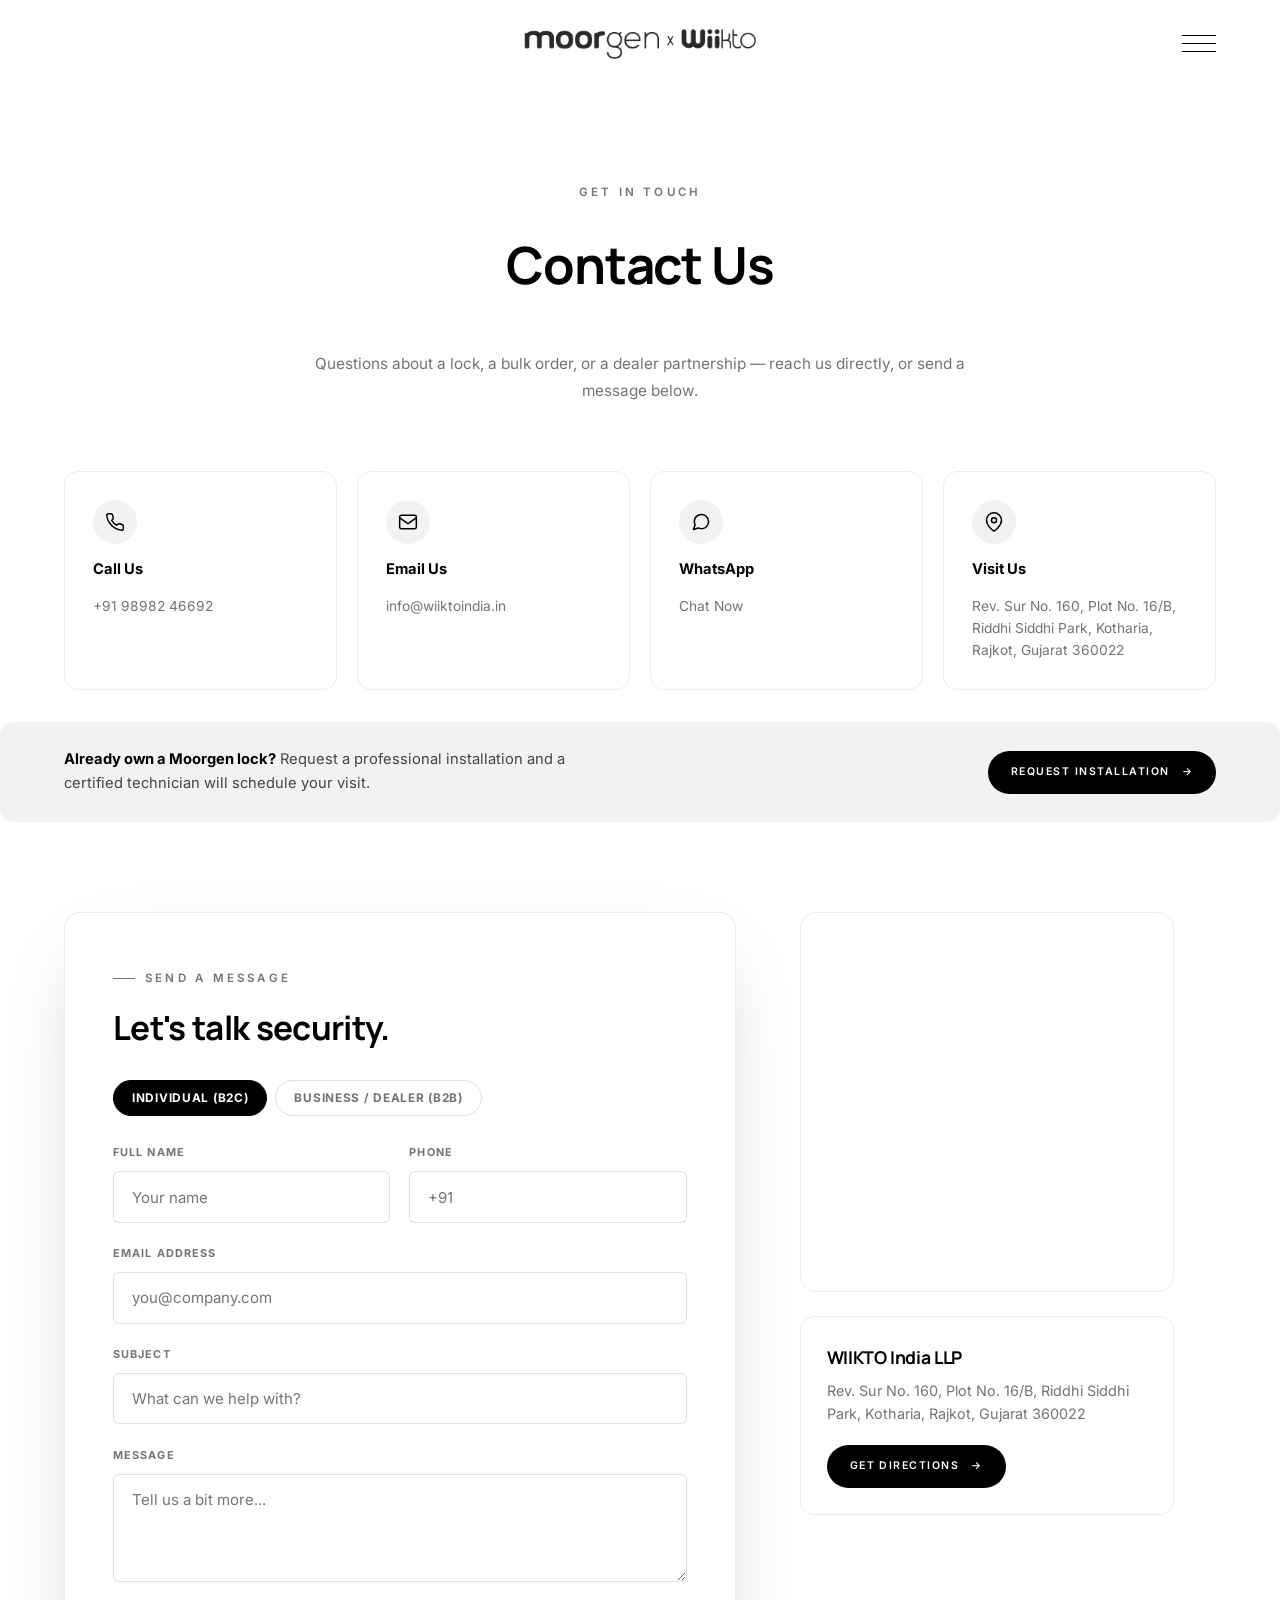
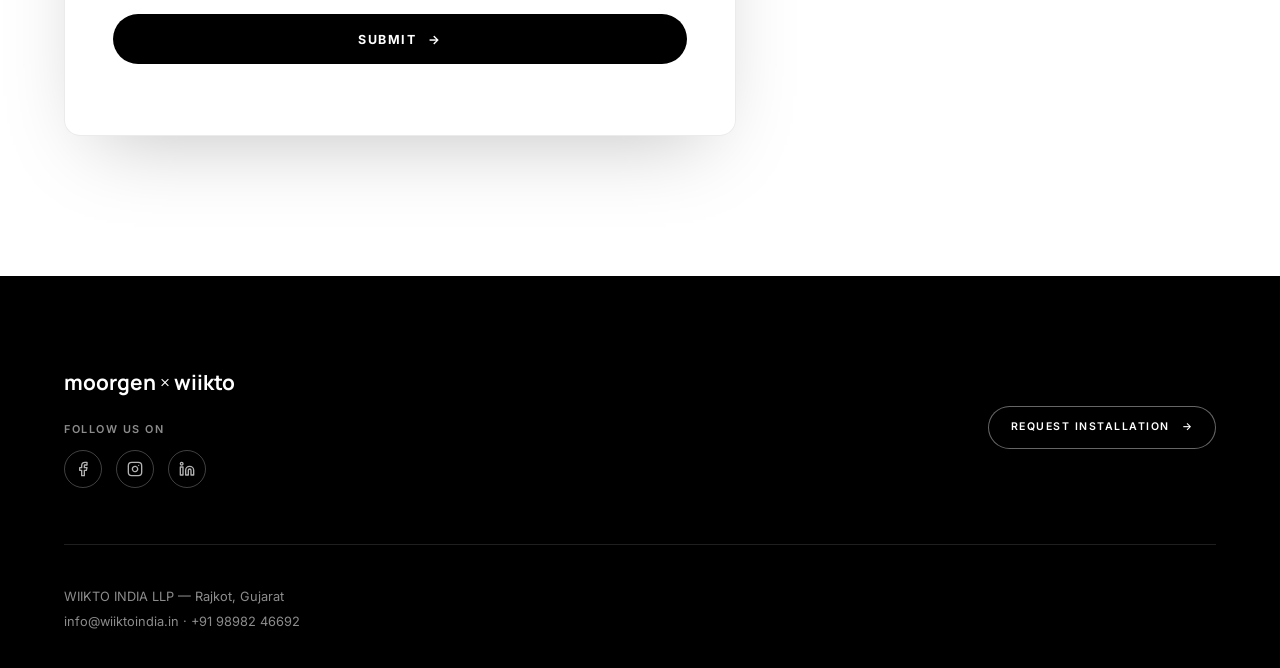
==== commit fca25873: "Update contact.html" ====
--- a/contact.html
+++ b/contact.html
@@ -22,8 +22,8 @@
     </a>
     <nav class="site-nav">
       <a href="products.html">Products</a>
-      <a href="index.html#about">About</a>
-      <a href="contact.html" class="active">Contact</a>
+      <a href="index.html#about">About Us</a>
+      <a href="contact.html" class="active">Contact Us</a>
       <a href="installation-request.html">Installation</a>
     </nav>
     <button class="nav-toggle" aria-label="Toggle menu"><span></span></button>
